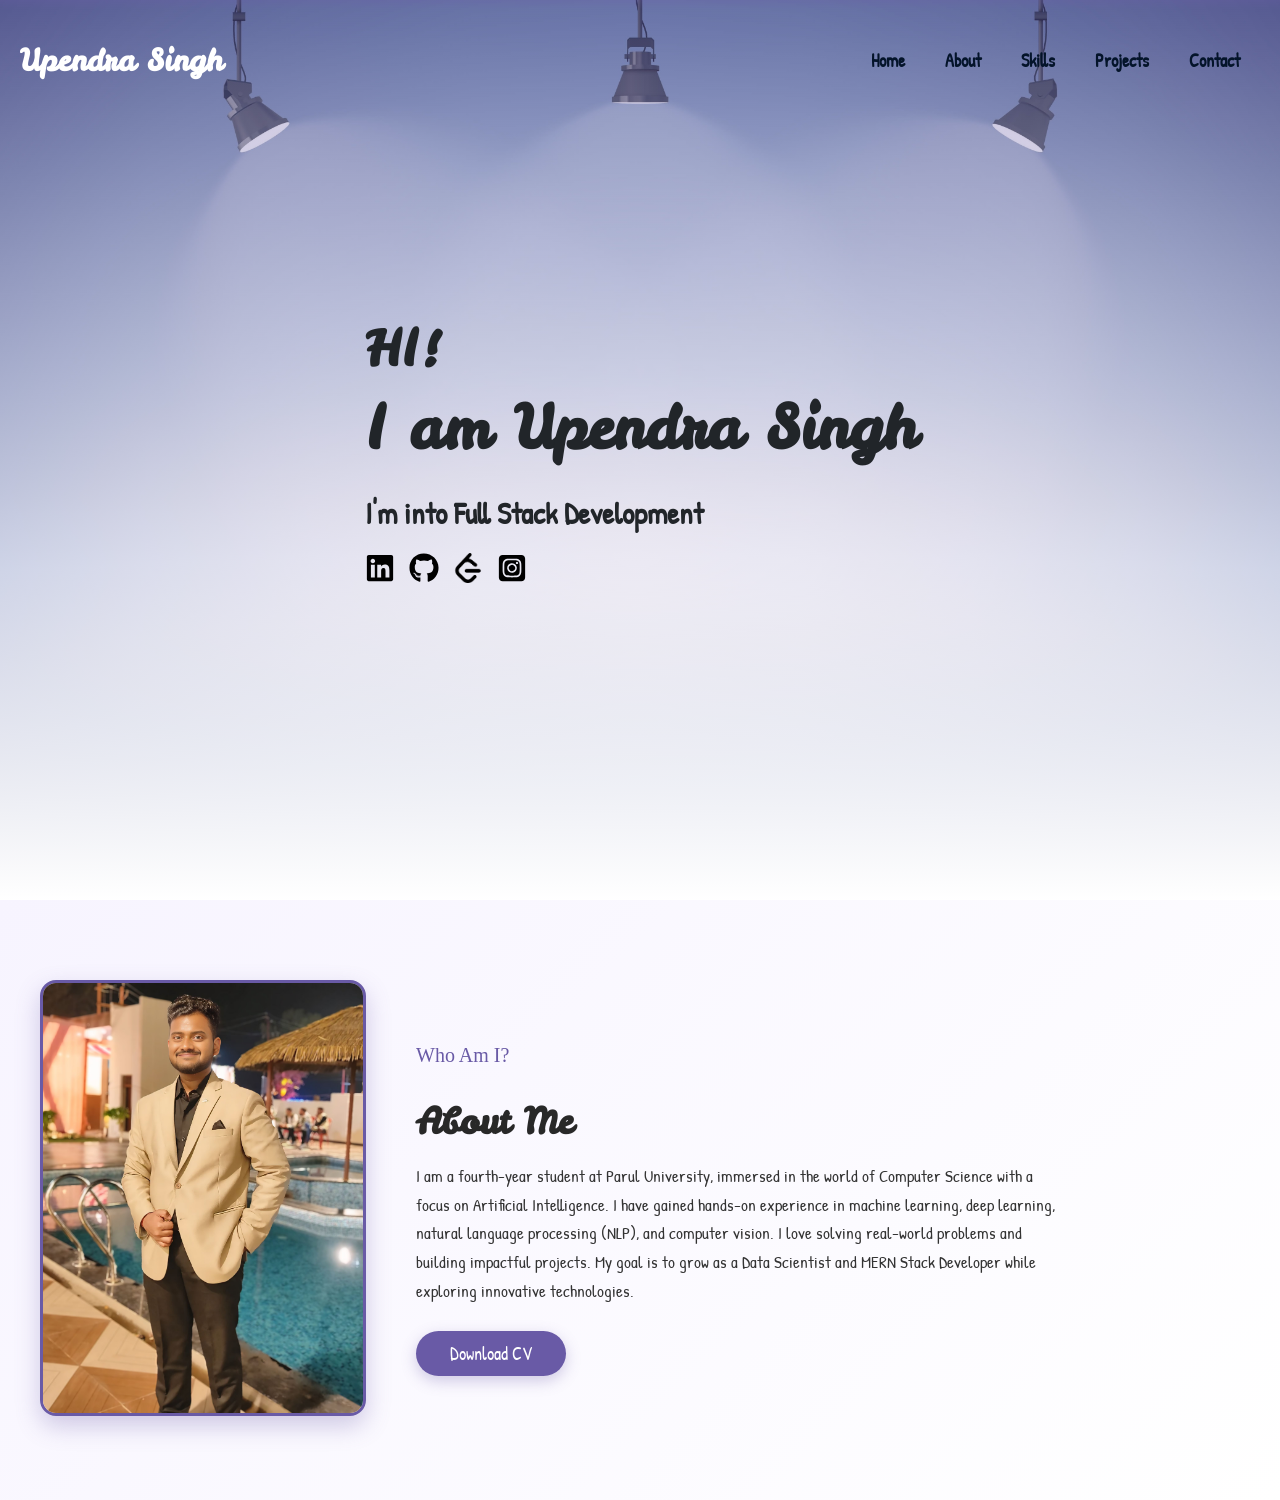
==== index.html @ 5499e05e "Initial portfolio project upload" ====
<!DOCTYPE html>
<html lang="en">
<head>
    <meta charset="UTF-8">
    <meta name="viewport" content="width=device-width, initial-scale=1.0">
    <title>Upendra Singh | Portfolio</title>
    <link href="https://fonts.googleapis.com/css2?family=Caveat:wght@400..700&family=Leckerli+One&family=Lilita+One&family=Patrick+Hand&family=Shadows+Into+Light&display=swap" rel="stylesheet">
    <link href="https://fonts.googleapis.com/css2?family=Caveat:wght@400..700&family=Lilita+One&family=Patrick+Hand&family=Shadows+Into+Light&display=swap" rel="stylesheet">
    <link rel="stylesheet" href="https://cdnjs.cloudflare.com/ajax/libs/font-awesome/6.5.2/css/all.min.css" integrity="sha512-SnH5WK+bZxgPHs44uWIX+LLJAJ9/2PkPKZ5QiAj6Ta86w+fsb2TkcmfRyVX3pBnMFcV7oQPJkl9QevSCWr3W6A==" crossorigin="anonymous" referrerpolicy="no-referrer" />
    <link rel="stylesheet" href="https://fonts.googleapis.com/css2?family=Material+Symbols+Outlined:opsz,wght,FILL,GRAD@24,400,0,0" />
    <link rel="stylesheet" href="style.css">
</head>
<body>
    <!-- Navbar Html Code  -->
    <header>
        <nav id="navBar" class="navBar">
            <div class="name">
                <h1>Upendra Singh</h1>
            </div>
            <div class="menu-toggle" id="menuToggle">
                <span class="bar"></span>
                <span class="bar"></span>
                <span class="bar"></span>
            </div>
            <div class="menu" id="menu">
                <ul>
                    <li><a href="#home">Home</a></li>
                    <li><a href="#about">About</a></li>
                    <li><a href="#skills">Skills</a></li>
                    <!-- <li><a href="#expirience">Experience</a></li> -->
                    <li><a href="#projects">Projects</a></li>
                    <!-- <li><a href="#blog">Blogs</a></li> -->
                    <li><a href="#contact">Contact</a></li>
                </ul>
            </div>
        </nav>
    </header>
    </header>
    <!-- Navbar Html Code  -->

    <!-- Hero Section Html Code  -->
    <section class="hero" id="home">
        <div class="over"></div>
        <div class="hero-container">
            <h1>
                <p class="up">HI!</p><br>
                <p class="down">I am Upendra Singh</p>
            </h1>
            <h1>I'm into <span class="auto-type">Full Stack Development</span></h1>
            <div class="botton">
                <a href="https://www.linkedin.com/in/upendra-singh-347b9830a/" target="_blank"><img src="images/linkedin.svg" alt=""></a>
                <a href="https://github.com/Upendra2313845" target="_blank"><img src="images/github.svg" alt=""></a>
                <a href="https://leetcode.com/u/upendra2313845/" target="_blank"><img src="images/leetcode.webp" alt=""></a>
                <a href="https://www.instagram.com/_rajpatel27_/" target="_blank"><img src="images/instagram.svg" alt=""></a>
            </div>
        </div>
    </section>
    <!-- Hero Section Html Code  -->

    <!-- About Section Html Code -->
<section class="about" id="about">
    <div class="about-container">

        <div class="imgeffect">
            <img src="images/profile.jpg" alt="Profile Image">
        </div>

        <div class="text">
            <p class="p1">Who Am I?</p>
            <h2>About Me</h2>

            <p class="p2">
                I am a fourth-year student at Parul University, immersed in the world of Computer Science with a focus on Artificial Intelligence. 
                I have gained hands-on experience in machine learning, deep learning, natural language processing (NLP), and computer vision. 
                I love solving real-world problems and building impactful projects. 
                My goal is to grow as a Data Scientist and MERN Stack Developer while exploring innovative technologies.
            </p>

            <a href="images/My_Resume.pdf" target="_blank">
                <button class="cv-btn">Download CV</button>
            </a>
        </div>

    </div>
</section>

    <!-- About Section Html Code -->

</body>
</html>
---- style.css ----
body{
  margin: 0;
  padding: 0;
  scroll-behavior: smooth;
}

/* ------------------------------------------------------------------------- */
/* Navbar css starts here */
header {
  z-index: 1000;
  position: fixed;
  width: 100%;
  top: 0;
  background-color: transparent;
  padding: 10px 0;
  transition: background-color 0.3s;
}

.navBar {
  display: flex;
  justify-content: space-between;
  align-items: center;
  height: 100px;
  color: rgb(178, 214, 239);
  padding: 0 20px;
}

.name h1 {
  font-size: 30px;
  font-family: 'Leckerli One', sans-serif;
  color: rgb(255, 255, 255);
  transition: color 0.3s;
}

.menu ul {
  display: flex;
  font-size: 18px; 
}

.menu ul li {
  list-style: none;
  margin: 20px;
  font-family: 'Patrick Hand', cursive;
  color: rgb(255, 255, 255);
}

.menu ul li a {
  text-decoration: none;
  color: rgb(4, 20, 42);
  font-weight: 600;
}

.menu-toggle {
  display: none;
  flex-direction: column;
  cursor: pointer;
}

.menu-toggle .bar {
  width: 25px;
  height: 3px;
  background-color: white;
  margin: 4px 0;
  transition: 0.4s;
}

/* Mobile navbar */
@media (max-width: 768px) {
  .menu {
      display: none;
      flex-direction: column;
      position: absolute;
      top: 70px;
      right: 20px;
      background-color: white;
      border: 1px solid #695aa6;
      border-radius: 8px;
      padding: 10px;
      box-shadow: 0 4px 6px rgba(0, 0, 0, 0.1);
  }

  .menu ul {
      flex-direction: column;
      padding: 0;
      margin: 0;
  }

  .menu ul li {
      margin: 10px 0;
  }

  .menu ul li a {
      color: #695aa6;
  }

  .menu-toggle {
      display: flex;
  }
}

.menu.active {
  display: flex;
}

/* Scroll effect */
.header-scrolled {
  background-color: #fff;
}

.header-scrolled .name h1,
.header-scrolled .menu ul li a {
  color: #695aa6;
}

.header-scrolled .menu-toggle .bar {
  background-color: #695aa6;
}

/* ------------------------------------------------------------------------- */
/* Hero Section */
.hero{
  position: relative;
  background-image: url('images/header.jpg');
  background-position: top;
  background-size: cover;
  height: 100vh;
  display: flex;
  justify-content: center;
  align-items: center;
}

.hero-container{
  z-index: 100;
  display: flex;
  flex-direction: column;
  justify-content: center;
  align-items: start;
}

.hero-container .up{
  font-size: 50px;
  color: #212529;
  font-family: Leckerli One, sans-serif;
  margin-bottom: 5px;
}

.hero-container p{
  margin: 0;
  padding: 0;
  float: left;
}

.hero-container .down{
  font-size: 60px;
  color: #212529;
  font-family: Leckerli One, sans-serif;
  margin-bottom: 5px;
}

.hero-container h1{
  margin: 0;
  color: #212529;
  font-family: Patrick Hand, cursive;
  font-size: 30px;
  margin-bottom: 20px;
}

.over{
  position: absolute;
  top: 0;
  left: 0;
  width: 100%;
  height: 100%;
  background-image: linear-gradient(to top, #fff 0%, rgba(105, 90, 166, 0.35) 99%, rgba(105, 90, 166, 0.5) 100%);
}

.hero-container .botton a{
  text-decoration: none;
  color:#695aa6;
}

.hero-container .botton img{
  width: 30px;
  height: 30px;
  margin-right: 10px;
}



/* Mobile responsive */
@media (max-width: 768px) {
  .hero{
    height: 100vh;
  }

  .hero-container .up {
    font-size: 35px;
  }

  .hero-container .down {
    font-size: 45px;
  }

  .hero-container h1 {
    font-size: 25px;
  }

  .hero-container .botton img {
    width: 25px;
    height: 25px;
  }
}





/* ABOUT SECTION */
.about{
  display: flex;
  justify-content: center;
  align-items: center;
  padding: 80px 20px;
  background: linear-gradient(135deg, #f7f4ff, #ffffff);
}

.about-container{
  display: flex;
  align-items: center;
  width: 100%;
  max-width: 1200px;
  gap: 50px;
}

/* IMAGE STYLING */
.imgeffect img{
  width: 320px;
  height: 430px;
  border-radius: 16px;
  object-fit: cover;
  border: 3px solid #695aa6;
  box-shadow: 0px 10px 25px rgba(105, 90, 166, 0.3);
  transition: 0.4s ease;
}

.imgeffect img:hover{
  transform: scale(1.03);
  box-shadow: 0px 15px 35px rgba(105, 90, 166, 0.45);
}

/* TEXT AREA */
.text{
  max-width: 650px;
}

.text .p1{
  font-size: 20px;
  color: #695aa6;
  margin-bottom: 6px;
}

.text h2{
  font-family: 'Leckerli One', cursive;
  font-size: 36px;
  color: #282828;
  margin-bottom: 14px;
}

.text .p2{
  font-size: 17px;
  line-height: 1.7;
  color: #333;
  margin-bottom: 25px;
  font-family: 'Patrick Hand', cursive;
}

/* BUTTON */
.cv-btn{
  width: 150px;
  height: 45px;
  border-radius: 50px;
  border: none;
  background: #695aa6;
  color: white;
  font-size: 18px;
  font-family: 'Patrick Hand', cursive;
  cursor: pointer;
  transition: 0.3s ease;
  box-shadow: 0px 5px 15px rgba(105, 90, 166, 0.3);
}

.cv-btn:hover{
  background: #533f94;
  transform: translateY(-3px);
  box-shadow: 0px 10px 22px rgba(105, 90, 166, 0.4);
}

/* RESPONSIVE */
@media (max-width: 900px){
  .about-container{
    flex-direction: column;
    text-align: center;
  }

  .text{
    text-align: center;
  }

  .imgeffect img{
    width: 280px;
    height: 380px;
  }
}
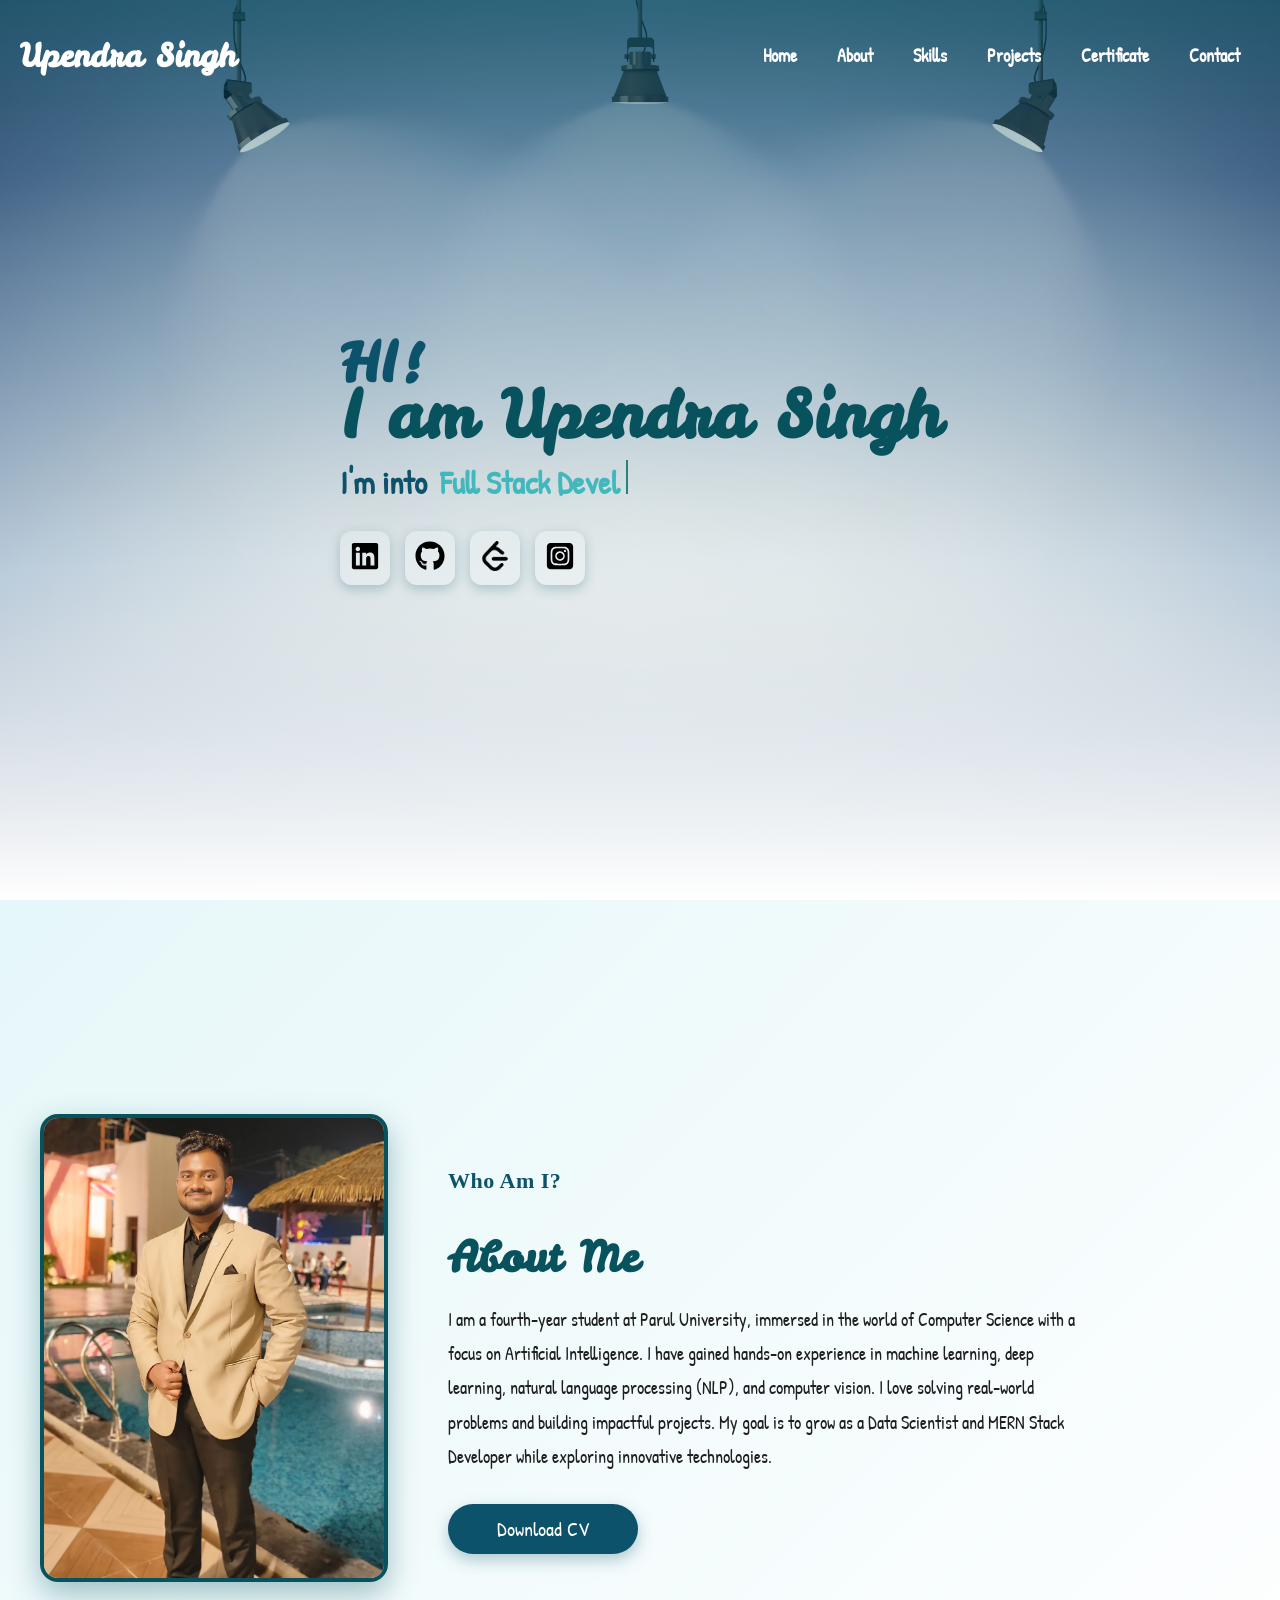
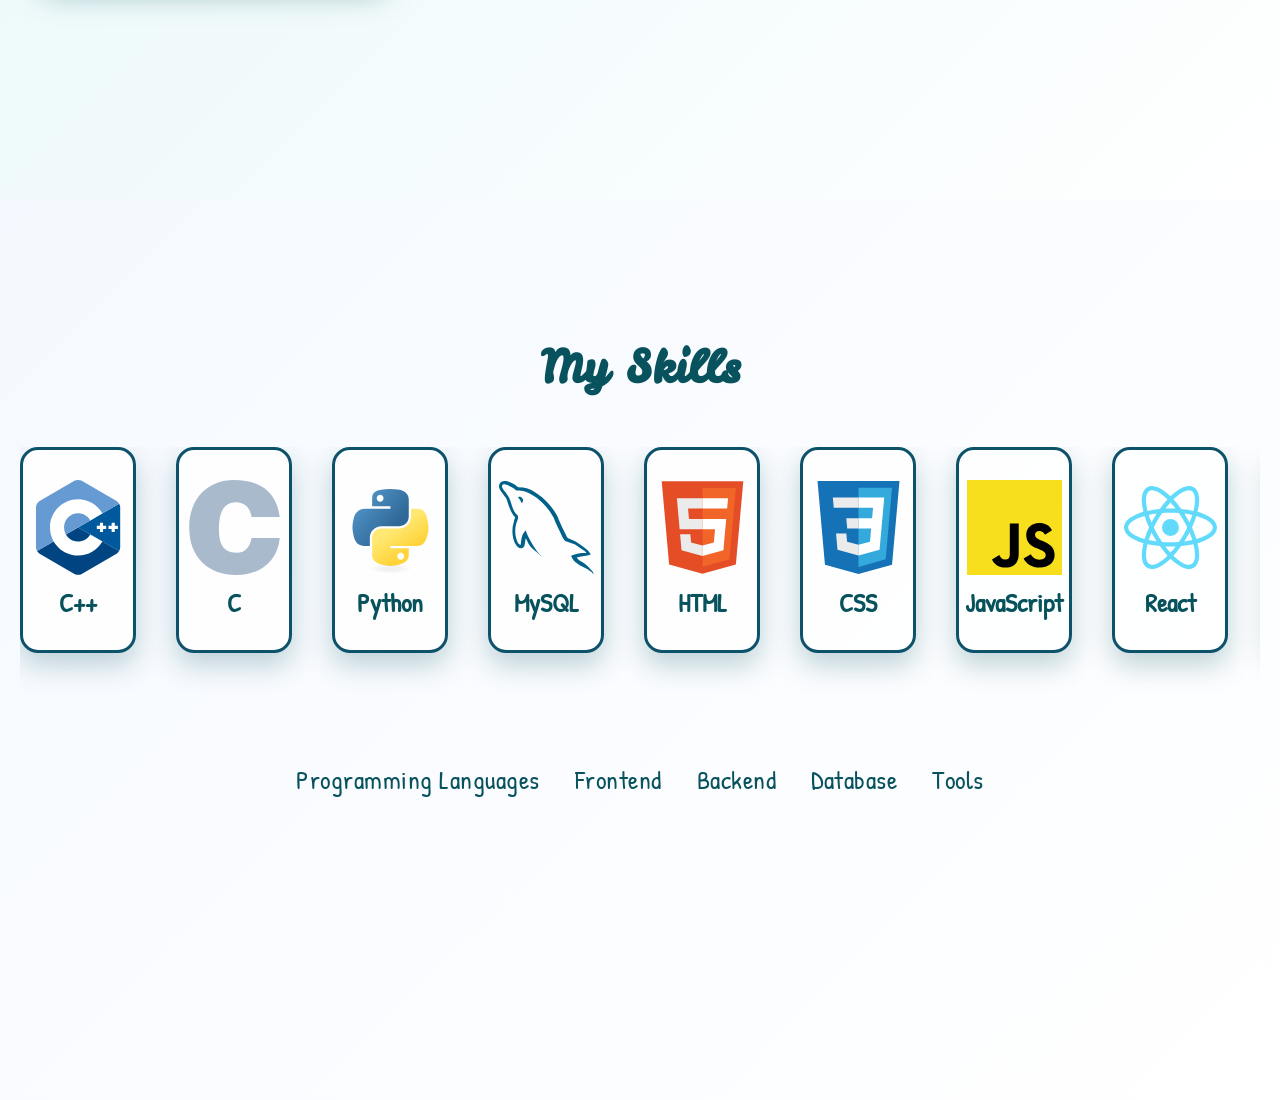
==== commit 1e390756: "push my updated code" ====
--- a/index.html
+++ b/index.html
@@ -29,33 +29,41 @@
                     <li><a href="#skills">Skills</a></li>
                     <!-- <li><a href="#expirience">Experience</a></li> -->
                     <li><a href="#projects">Projects</a></li>
-                    <!-- <li><a href="#blog">Blogs</a></li> -->
+                    <li><a href="#certificate">Certificate</a></li>
                     <li><a href="#contact">Contact</a></li>
                 </ul>
             </div>
         </nav>
     </header>
     </header>
-    <!-- Navbar Html Code  -->
 
-    <!-- Hero Section Html Code  -->
-    <section class="hero" id="home">
-        <div class="over"></div>
-        <div class="hero-container">
-            <h1>
-                <p class="up">HI!</p><br>
-                <p class="down">I am Upendra Singh</p>
-            </h1>
-            <h1>I'm into <span class="auto-type">Full Stack Development</span></h1>
-            <div class="botton">
-                <a href="https://www.linkedin.com/in/upendra-singh-347b9830a/" target="_blank"><img src="images/linkedin.svg" alt=""></a>
-                <a href="https://github.com/Upendra2313845" target="_blank"><img src="images/github.svg" alt=""></a>
-                <a href="https://leetcode.com/u/upendra2313845/" target="_blank"><img src="images/leetcode.webp" alt=""></a>
-                <a href="https://www.instagram.com/_rajpatel27_/" target="_blank"><img src="images/instagram.svg" alt=""></a>
-            </div>
+
+  <!-- Hero Section Html Code  -->
+<section class="hero" id="home">
+    <div class="over"></div>
+    <div class="hero-container">
+
+        <h1 class="intro">
+            <p class="up">HI!</p>
+            <p class="down">I am Upendra Singh</p>
+        </h1>
+
+        <h1 class="into-line">
+            <span class="static-intro">I'm into</span>
+            <span class="auto-type"></span>
+        </h1>
+
+        <div class="botton">
+            <a href="https://www.linkedin.com/in/upendra-singh-347b9830a/" target="_blank"><img src="images/linkedin.svg" alt=""></a>
+            <a href="https://github.com/Upendra2313845" target="_blank"><img src="images/github.svg" alt=""></a>
+            <a href="https://leetcode.com/u/upendra2313845/" target="_blank"><img src="images/leetcode.webp" alt=""></a>
+            <a href="https://www.instagram.com/_rajpatel27_/" target="_blank"><img src="images/instagram.svg" alt=""></a>
         </div>
-    </section>
-    <!-- Hero Section Html Code  -->
+
+    </div>
+</section>
+
+   
 
     <!-- About Section Html Code -->
 <section class="about" id="about">
@@ -80,11 +88,54 @@
                 <button class="cv-btn">Download CV</button>
             </a>
         </div>
-
     </div>
 </section>
 
-    <!-- About Section Html Code -->
+
+<section class="skills-page" id="skills">
+
+    <h2 class="skills-title">My Skills</h2>
+
+    <div class="skills-window" id="loop">
+        <div class="skills-track" id="track">
+
+            <div class="skill-box"><img src="images/s-cpp.svg"><p>C++</p></div>
+            <div class="skill-box"><img src="images/s-c.svg"><p>C</p></div>
+            <div class="skill-box"><img src="images/s-python.svg"><p>Python</p></div>
+            <div class="skill-box"><img src="images/s-mysql.svg"><p>MySQL</p></div>
+            <div class="skill-box"><img src="images/s-html.svg"><p>HTML</p></div>
+            <div class="skill-box"><img src="images/s-css.svg"><p>CSS</p></div>
+            <div class="skill-box"><img src="images/s-js.svg"><p>JavaScript</p></div>
+            <div class="skill-box"><img src="images/s-react.svg"><p>React</p></div>
+            <div class="skill-box"><img src="images/s-nodejs.svg"><p>NodeJS</p></div>
+            <div class="skill-box"><img src="images/s-express-js.svg"><p>Express</p></div>
+            <div class="skill-box"><img src="images/s-mongodb.svg"><p>MongoDB</p></div>
+            <div class="skill-box"><img src="images/s-git.svg"><p>Git</p></div>
+            <div class="skill-box"><img src="images/s-github.svg"><p>GitHub</p></div>
+            <div class="skill-box"><img src="images/s-vscode.svg"><p>VS Code</p></div>
+        </div>
+    </div>
+
+    <div class="skills-tags">
+    <span>Programming Languages</span>
+    <span>Frontend</span>
+    <span>Backend</span>
+    <span>Database</span>
+    <span>Tools</span>
+    </div>
+
+
+</section>
+
+
+
+
+
+
+<script src="script.js"></script>
+
+
+
 
 </body>
 </html>
--- a/style.css
+++ b/style.css
@@ -1,11 +1,25 @@
+/* ------------------------------------------------------------------------- */
+/* GLOBAL */
 body{
   margin: 0;
   padding: 0;
   scroll-behavior: smooth;
-}
-
-/* ------------------------------------------------------------------------- */
-/* Navbar css starts here */
+  background: #ffffff;
+}
+
+/* FIX SECTION OVERLAP WITH NAVBAR */
+section{
+  padding-top: 110px; /* navbar = 90px + extra spacing */
+  box-sizing: border-box;
+}
+
+/* HERO SHOULD NOT SHIFT DOWN */
+.hero{
+  padding-top: 0 !important;
+}
+
+/* ------------------------------------------------------------------------- */
+/* NAVBAR (teal theme) */
 header {
   z-index: 1000;
   position: fixed;
@@ -13,43 +27,48 @@
   top: 0;
   background-color: transparent;
   padding: 10px 0;
-  transition: background-color 0.3s;
+  transition: background-color 0.3s ease, box-shadow 0.3s ease;
 }
 
 .navBar {
   display: flex;
   justify-content: space-between;
   align-items: center;
-  height: 100px;
-  color: rgb(178, 214, 239);
+  height: 90px;
   padding: 0 20px;
 }
 
 .name h1 {
-  font-size: 30px;
+  font-size: 32px;
   font-family: 'Leckerli One', sans-serif;
-  color: rgb(255, 255, 255);
-  transition: color 0.3s;
-}
-
+  color: white;
+  transition: 0.3s;
+}
+
+/* navbar menu */
 .menu ul {
   display: flex;
-  font-size: 18px; 
+  font-size: 18px;
 }
 
 .menu ul li {
   list-style: none;
   margin: 20px;
   font-family: 'Patrick Hand', cursive;
-  color: rgb(255, 255, 255);
 }
 
 .menu ul li a {
   text-decoration: none;
-  color: rgb(4, 20, 42);
+  color: white;
   font-weight: 600;
-}
-
+  transition: 0.3s ease;
+}
+
+.menu ul li a:hover {
+  color: #d1f3f6;
+}
+
+/* Mobile toggle */
 .menu-toggle {
   display: none;
   flex-direction: column;
@@ -64,60 +83,23 @@
   transition: 0.4s;
 }
 
-/* Mobile navbar */
-@media (max-width: 768px) {
-  .menu {
-      display: none;
-      flex-direction: column;
-      position: absolute;
-      top: 70px;
-      right: 20px;
-      background-color: white;
-      border: 1px solid #695aa6;
-      border-radius: 8px;
-      padding: 10px;
-      box-shadow: 0 4px 6px rgba(0, 0, 0, 0.1);
-  }
-
-  .menu ul {
-      flex-direction: column;
-      padding: 0;
-      margin: 0;
-  }
-
-  .menu ul li {
-      margin: 10px 0;
-  }
-
-  .menu ul li a {
-      color: #695aa6;
-  }
-
-  .menu-toggle {
-      display: flex;
-  }
-}
-
-.menu.active {
-  display: flex;
-}
-
-/* Scroll effect */
+/* SCROLL EFFECT (Teal) */
 .header-scrolled {
-  background-color: #fff;
+  background-color: #ffffff;
+  box-shadow: 0 4px 12px rgba(7, 82, 92, 0.2);
 }
 
 .header-scrolled .name h1,
 .header-scrolled .menu ul li a {
-  color: #695aa6;
+  color: #07525c;
 }
 
 .header-scrolled .menu-toggle .bar {
-  background-color: #695aa6;
-}
-
-/* ------------------------------------------------------------------------- */
-/* Hero Section */
+  background-color: #07525c;
+}
+
+/* ------------------------------------------------------------------------- */
+/* HERO SECTION (Teal Themed) */
 .hero{
   position: relative;
   background-image: url('images/header.jpg');
@@ -129,185 +111,344 @@
   align-items: center;
 }
 
-.hero-container{
-  z-index: 100;
-  display: flex;
-  flex-direction: column;
-  justify-content: center;
-  align-items: start;
-}
-
-.hero-container .up{
-  font-size: 50px;
-  color: #212529;
-  font-family: Leckerli One, sans-serif;
-  margin-bottom: 5px;
-}
-
-.hero-container p{
-  margin: 0;
-  padding: 0;
-  float: left;
-}
-
-.hero-container .down{
-  font-size: 60px;
-  color: #212529;
-  font-family: Leckerli One, sans-serif;
-  margin-bottom: 5px;
-}
-
-.hero-container h1{
-  margin: 0;
-  color: #212529;
-  font-family: Patrick Hand, cursive;
-  font-size: 30px;
-  margin-bottom: 20px;
-}
-
 .over{
   position: absolute;
   top: 0;
   left: 0;
   width: 100%;
   height: 100%;
-  background-image: linear-gradient(to top, #fff 0%, rgba(105, 90, 166, 0.35) 99%, rgba(105, 90, 166, 0.5) 100%);
+  background-image: linear-gradient(to top, #ffffff 0%, rgba(12, 75, 89, 0.25) 80%, rgba(7, 82, 92, 0.6) 100%);
+}
+
+.hero-container{
+  z-index: 100;
+  display: flex;
+  flex-direction: column;
+  justify-content: center;
+  align-items: start;
+}
+
+/* FIXED SPACING — PERFECT */
+.intro {
+  display: flex;
+  flex-direction: column;
+  line-height: 1;
+  margin-bottom: 8px;
+}
+
+.hero-container .up{
+  font-size: 55px;
+  color: #0d526b;
+  font-family: Leckerli One, sans-serif;
+  margin: 0;
+}
+
+.hero-container .down{
+  font-size: 65px;
+  color: #07525c;
+  font-family: Leckerli One, sans-serif;
+  margin: 0;
+  margin-top: -8px;
+}
+
+/* 2-COLOR TYPING ROW */
+.into-line {
+  margin-top: 5px;
+  font-size: 32px;
+  font-family: Patrick Hand, cursive;
+}
+
+.static-intro {
+  color: #0d526b;
+  font-weight: 600;
+}
+
+/* AUTO TYPE */
+.auto-type {
+  display: inline-block;
+  white-space: nowrap;
+  overflow: hidden;
+  vertical-align: bottom;
+  font-weight: 700;
+  color: #43b8bc;
+  margin-left: 6px;
+}
+
+/* Caret */
+.auto-type::after {
+  content: "";
+  display: inline-block;
+  width: 2px;
+  height: 1.05em;
+  background: #27837c;
+  margin-left: 6px;
+  animation: blink 1s steps(2, start) infinite;
+}
+
+@keyframes blink {
+  0%, 50% { opacity: 1; }
+  51%, 100% { opacity: 0; }
+}
+
+/* SOCIAL ICONS */
+.hero-container .botton {
+  display: flex;
+  gap: 15px;
 }
 
 .hero-container .botton a{
-  text-decoration: none;
-  color:#695aa6;
+  background: rgba(255, 255, 255, 0.22);
+  padding: 10px;
+  border-radius: 12px;
+  box-shadow: 0px 4px 12px rgba(7, 82, 92, 0.25);
+  transition: 0.3s ease;
+}
+
+.hero-container .botton a:hover{
+  background: rgba(7, 82, 92, 0.3);
+  transform: translateY(-3px);
+  box-shadow: 0px 6px 18px rgba(7, 82, 92, 0.45);
 }
 
 .hero-container .botton img{
   width: 30px;
   height: 30px;
-  margin-right: 10px;
-}
-
-
-
-/* Mobile responsive */
-@media (max-width: 768px) {
-  .hero{
-    height: 100vh;
-  }
-
-  .hero-container .up {
-    font-size: 35px;
-  }
-
-  .hero-container .down {
-    font-size: 45px;
-  }
-
-  .hero-container h1 {
-    font-size: 25px;
-  }
-
-  .hero-container .botton img {
-    width: 25px;
-    height: 25px;
-  }
-}
-
-
-
-
-
+}
+
+/* ------------------------------------------------------------------------- */
 /* ABOUT SECTION */
-.about{
+/* ------------------------------------------------------------------------- */
+/* ABOUT SECTION (Updated Clean Version) */
+.about {
   display: flex;
   justify-content: center;
   align-items: center;
-  padding: 80px 20px;
-  background: linear-gradient(135deg, #f7f4ff, #ffffff);
-}
-
-.about-container{
+  padding: 120px 20px;              /* Better spacing under navbar */
+  background: linear-gradient(135deg, #e6f7f9, #ffffff);
+  min-height: 100vh;                /* Full screen */
+  scroll-margin-top: 70px;         /* Prevent navbar overlap */
+}
+
+.about-container {
   display: flex;
   align-items: center;
   width: 100%;
   max-width: 1200px;
-  gap: 50px;
-}
-
-/* IMAGE STYLING */
-.imgeffect img{
-  width: 320px;
-  height: 430px;
-  border-radius: 16px;
+  gap: 60px;
+}
+
+/* IMAGE BOX */
+.imgeffect img {
+  width: 340px;
+  height: 460px;
+  border-radius: 18px;
   object-fit: cover;
-  border: 3px solid #695aa6;
-  box-shadow: 0px 10px 25px rgba(105, 90, 166, 0.3);
-  transition: 0.4s ease;
-}
-
-.imgeffect img:hover{
-  transform: scale(1.03);
-  box-shadow: 0px 15px 35px rgba(105, 90, 166, 0.45);
+  border: 4px solid #07525c;
+  box-shadow: 0px 12px 30px rgba(7, 82, 92, 0.35);
+  transition: 0.35s ease;
+}
+
+.imgeffect img:hover {
+  transform: scale(1.04);
+  box-shadow: 0px 18px 40px rgba(7, 82, 92, 0.55);
 }
 
 /* TEXT AREA */
-.text{
-  max-width: 650px;
-}
-
-.text .p1{
-  font-size: 20px;
-  color: #695aa6;
-  margin-bottom: 6px;
-}
-
-.text h2{
-  font-family: 'Leckerli One', cursive;
-  font-size: 36px;
-  color: #282828;
-  margin-bottom: 14px;
-}
-
-.text .p2{
-  font-size: 17px;
-  line-height: 1.7;
-  color: #333;
-  margin-bottom: 25px;
-  font-family: 'Patrick Hand', cursive;
-}
-
-/* BUTTON */
-.cv-btn{
-  width: 150px;
-  height: 45px;
+.text {
+  max-width: 640px;
+}
+
+.text .p1 {
+  font-size: 22px;
+  color: #0d526b;
+  font-weight: 700;
+  margin-bottom: 8px;
+  letter-spacing: 0.5px;
+}
+
+.text h2 {
+  font-family: "Leckerli One", cursive;
+  font-size: 42px;
+  color: #07525c;
+  margin-bottom: 18px;
+  letter-spacing: 1px;
+}
+
+.text .p2 {
+  font-size: 18px;
+  line-height: 1.9;
+  color: #1f1f1f;
+  font-family: "Patrick Hand", cursive;
+  margin-bottom: 30px;
+}
+
+/* HIGHLIGHT */
+.text .highlight {
+  color: #0d526b;
+  font-weight: 700;
+}
+
+/* CV BUTTON */
+.cv-btn {
+  width: 190px;
+  height: 50px;
   border-radius: 50px;
   border: none;
-  background: #695aa6;
+  background: #0d526b;
   color: white;
-  font-size: 18px;
-  font-family: 'Patrick Hand', cursive;
+  font-size: 20px;
+  font-family: "Patrick Hand", cursive;
   cursor: pointer;
   transition: 0.3s ease;
-  box-shadow: 0px 5px 15px rgba(105, 90, 166, 0.3);
-}
-
-.cv-btn:hover{
-  background: #533f94;
-  transform: translateY(-3px);
-  box-shadow: 0px 10px 22px rgba(105, 90, 166, 0.4);
+  box-shadow: 0px 6px 16px rgba(41, 106, 124, 0.35);
+}
+
+.cv-btn:hover {
+  background: #27837c;
+  transform: translateY(-4px);
+  box-shadow: 0px 14px 30px rgba(62, 140, 173, 0.45);
 }
 
 /* RESPONSIVE */
-@media (max-width: 900px){
-  .about-container{
-    flex-direction: column;
+@media (max-width: 900px) {
+  .about {
+    padding: 140px 20px;
     text-align: center;
   }
 
-  .text{
-    text-align: center;
+  .about-container {
+    flex-direction: column;
+    gap: 35px;
   }
 
-  .imgeffect img{
+  .imgeffect img {
     width: 280px;
     height: 380px;
   }
 }
+
+
+/* ------------------------------------------------------------------------- */
+/* SKILLS PAGE */
+.skills-page{
+  padding: 100px 20px;
+  background: linear-gradient(135deg, #f5f9ff, #ffffff);
+  min-height: 100vh;
+  text-align: center;
+}
+
+.skills-title{
+  font-size: 45px;
+  font-family: 'Leckerli One';
+  color: #07525c;
+  margin-bottom: 50px;
+}
+
+/* SKILLS WINDOW — CLEAN & NO SCROLLBAR */
+.skills-window {
+  width: 100%;
+  max-width: 1300px;
+  height: 280px;
+  margin: auto;
+  overflow-x: auto;   /* allow drag scroll */
+  overflow-y: hidden;
+  position: relative;
+  white-space: nowrap;
+  cursor: grab;
+
+  /* hide scrollbar everywhere */
+  -ms-overflow-style: none;    /* IE / Edge */
+  scrollbar-width: none;       /* Firefox */
+}
+
+.skills-window::-webkit-scrollbar {
+  display: none;               /* Chrome / Safari */
+}
+
+.skills-window:active {
+  cursor: grabbing;
+}
+
+/* TRACK – Infinite loop motion */
+.skills-track{
+  display: inline-flex;
+  gap: 40px;
+  width: max-content;
+  animation: autoMove 30s linear infinite;
+}
+
+@keyframes autoMove {
+  0%   { transform: translateX(0); }
+  100% { transform: translateX(-50%); }
+}
+
+/* SKILL BOX */
+.skill-box{
+  width: 110px;
+  height: 200px;
+  background: rgba(255,255,255,0.85);
+  border: 3px solid #0d526b;
+  border-radius: 18px;
+  box-shadow: 0px 12px 28px rgba(7,82,92,0.25);
+  display: flex;
+  flex-direction: column;
+  justify-content: center;
+  align-items: center;
+  transition: 0.3s ease;
+}
+
+.skill-box:hover{
+  transform: scale(1.12);
+  background: #e8fcff;
+  box-shadow: 0px 16px 36px rgba(7,82,92,0.45);
+}
+
+.skill-box img{
+  width: 95px;
+  height: 95px;
+  margin-bottom: 10px;
+}
+
+.skill-box p{
+  font-size: 26px;
+  font-family: 'Patrick Hand', cursive;
+  color: #07525c;
+  font-weight: 700;
+  margin: 0;
+}
+
+@media(max-width: 600px){
+  .skill-box{
+     width: 150px;
+     height: 150px;
+  }
+  .skill-box img{ 
+    width: 70px; 
+    height: 70px;
+  }
+}
+
+
+
+.skills-tags {
+  display: flex;
+  justify-content: center;
+  gap: 35px;
+  margin-top: 35px;
+  flex-wrap: wrap;
+}
+
+.skills-tags span {
+  font-size: 26px;
+  font-family: 'Patrick Hand', cursive;
+  color: #07525c;
+  letter-spacing: 0.5px;
+  transition: 0.3s ease;
+  cursor: default;
+}
+
+.skills-tags span:hover {
+  color: #0d526b;
+  transform: scale(1.05);
+}
+
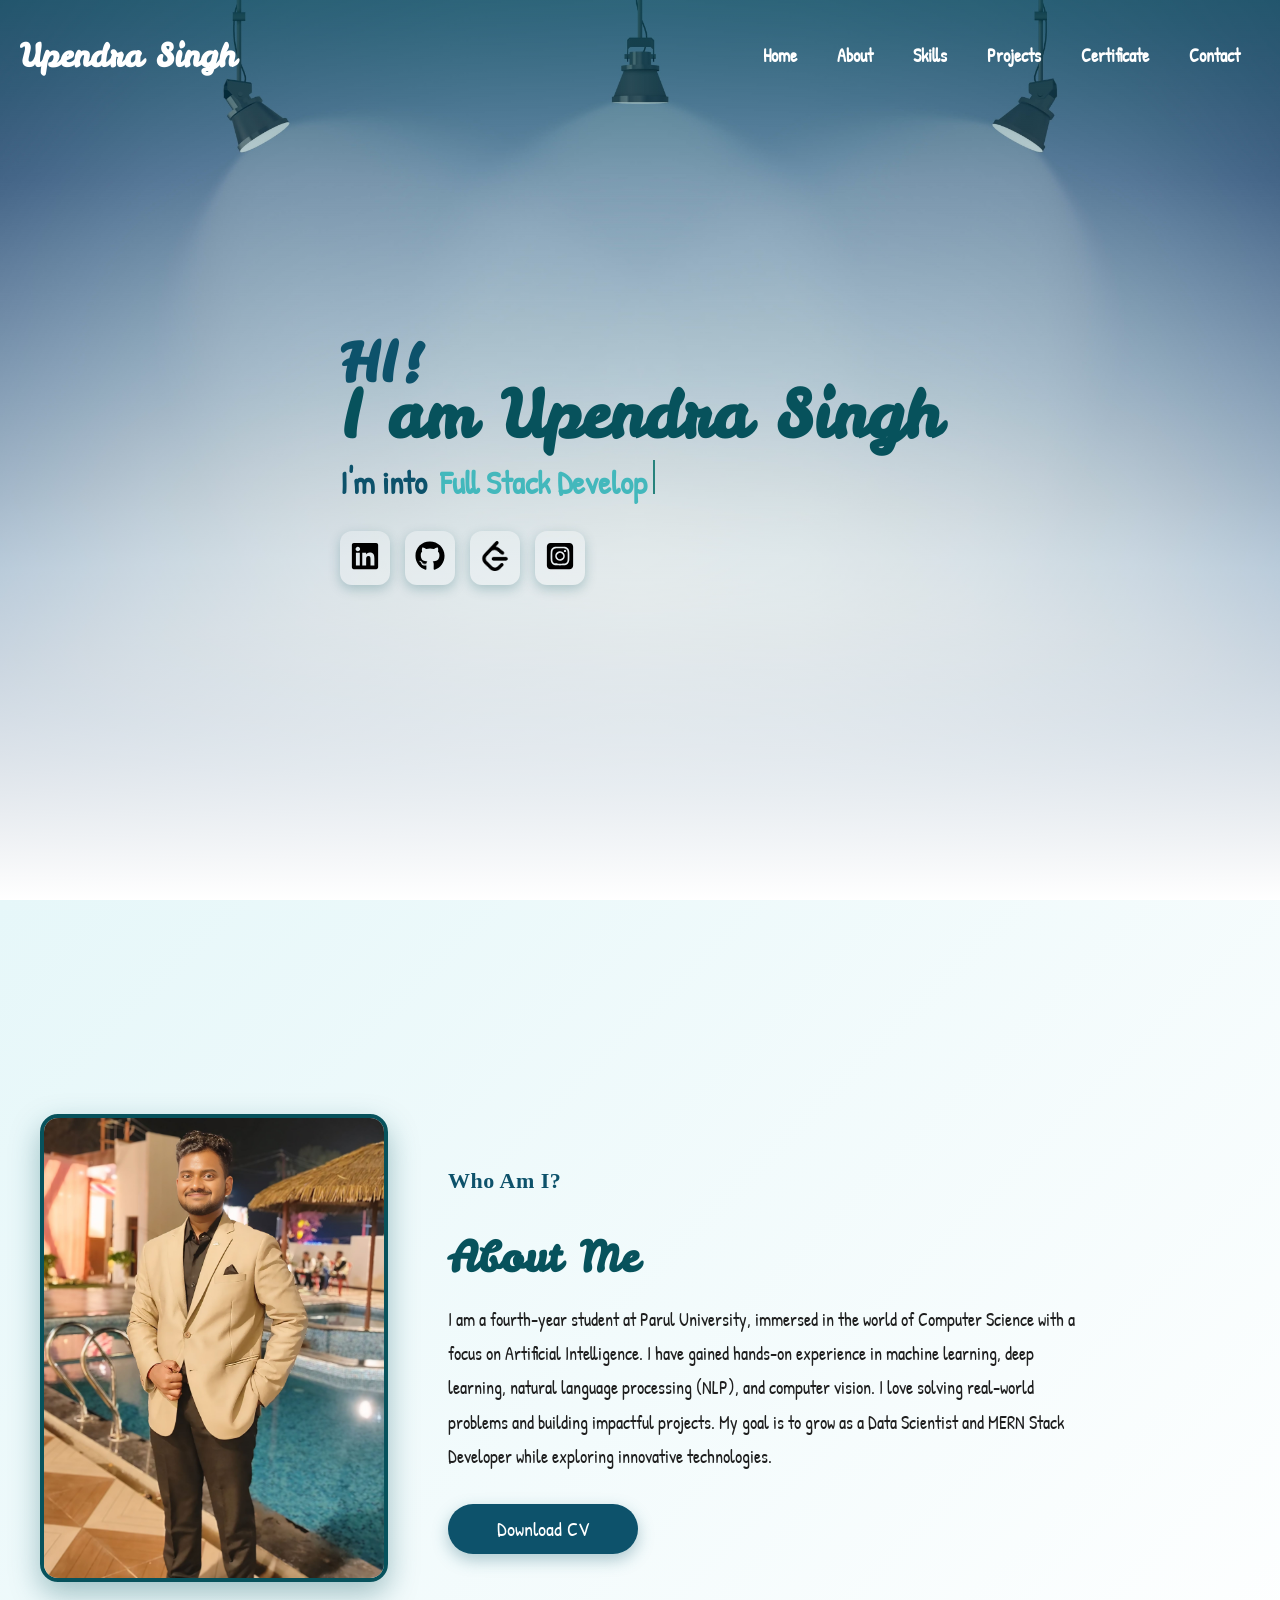
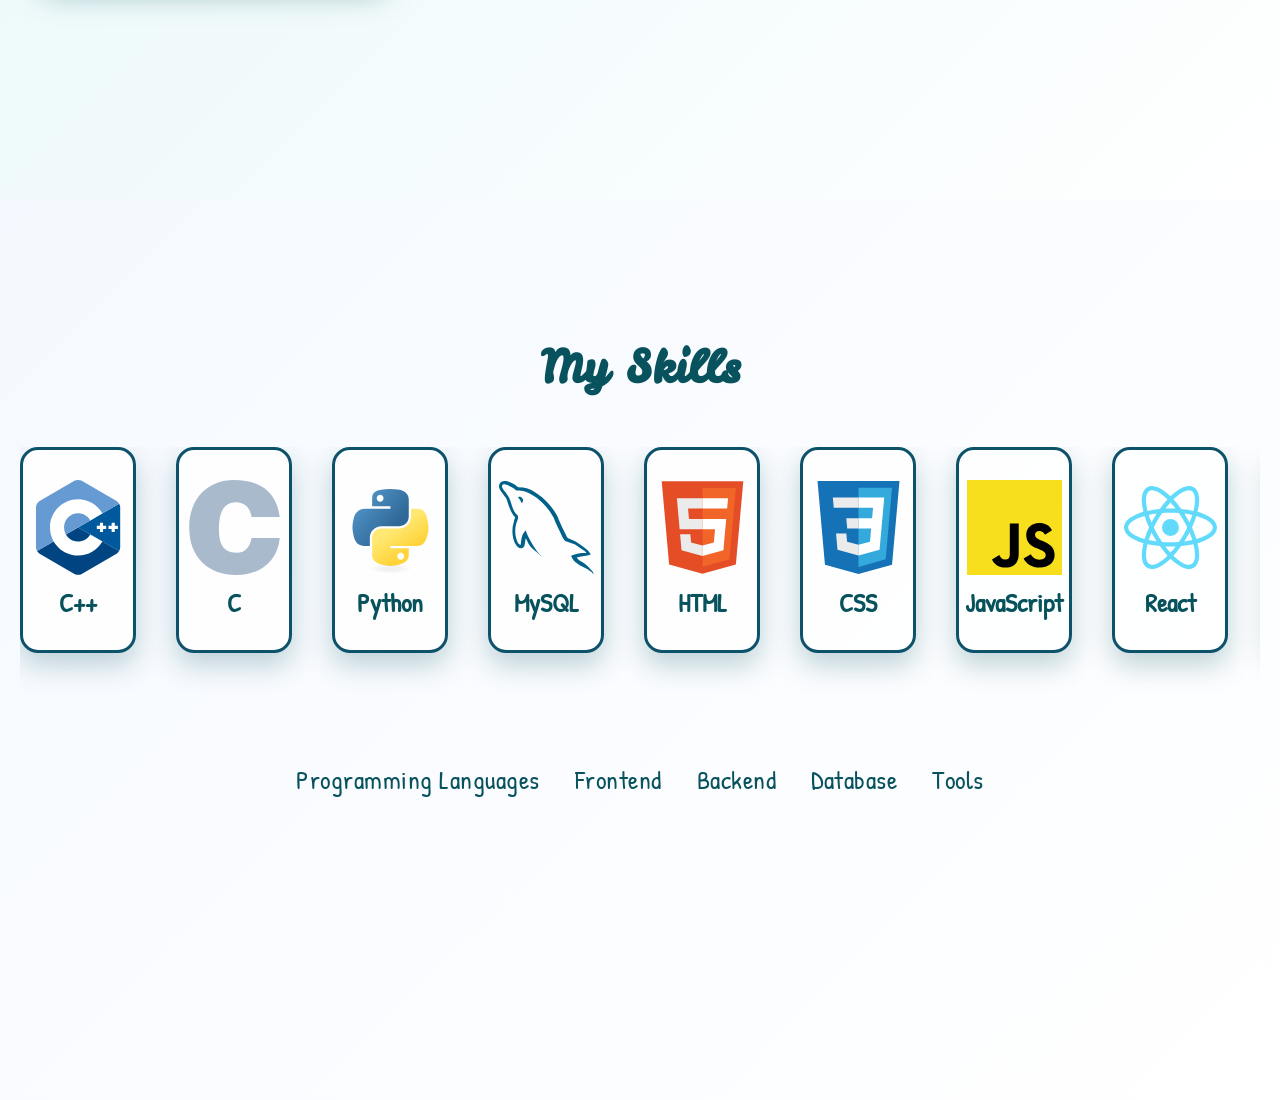
==== commit c9dea67c: "update mu UI" ====
--- a/index.html
+++ b/index.html
@@ -91,6 +91,7 @@
     </div>
 </section>
 
+<!-- skill Section Html Code -->
 
 <section class="skills-page" id="skills">
 
@@ -123,8 +124,6 @@
     <span>Database</span>
     <span>Tools</span>
     </div>
-
-
 </section>
 
 
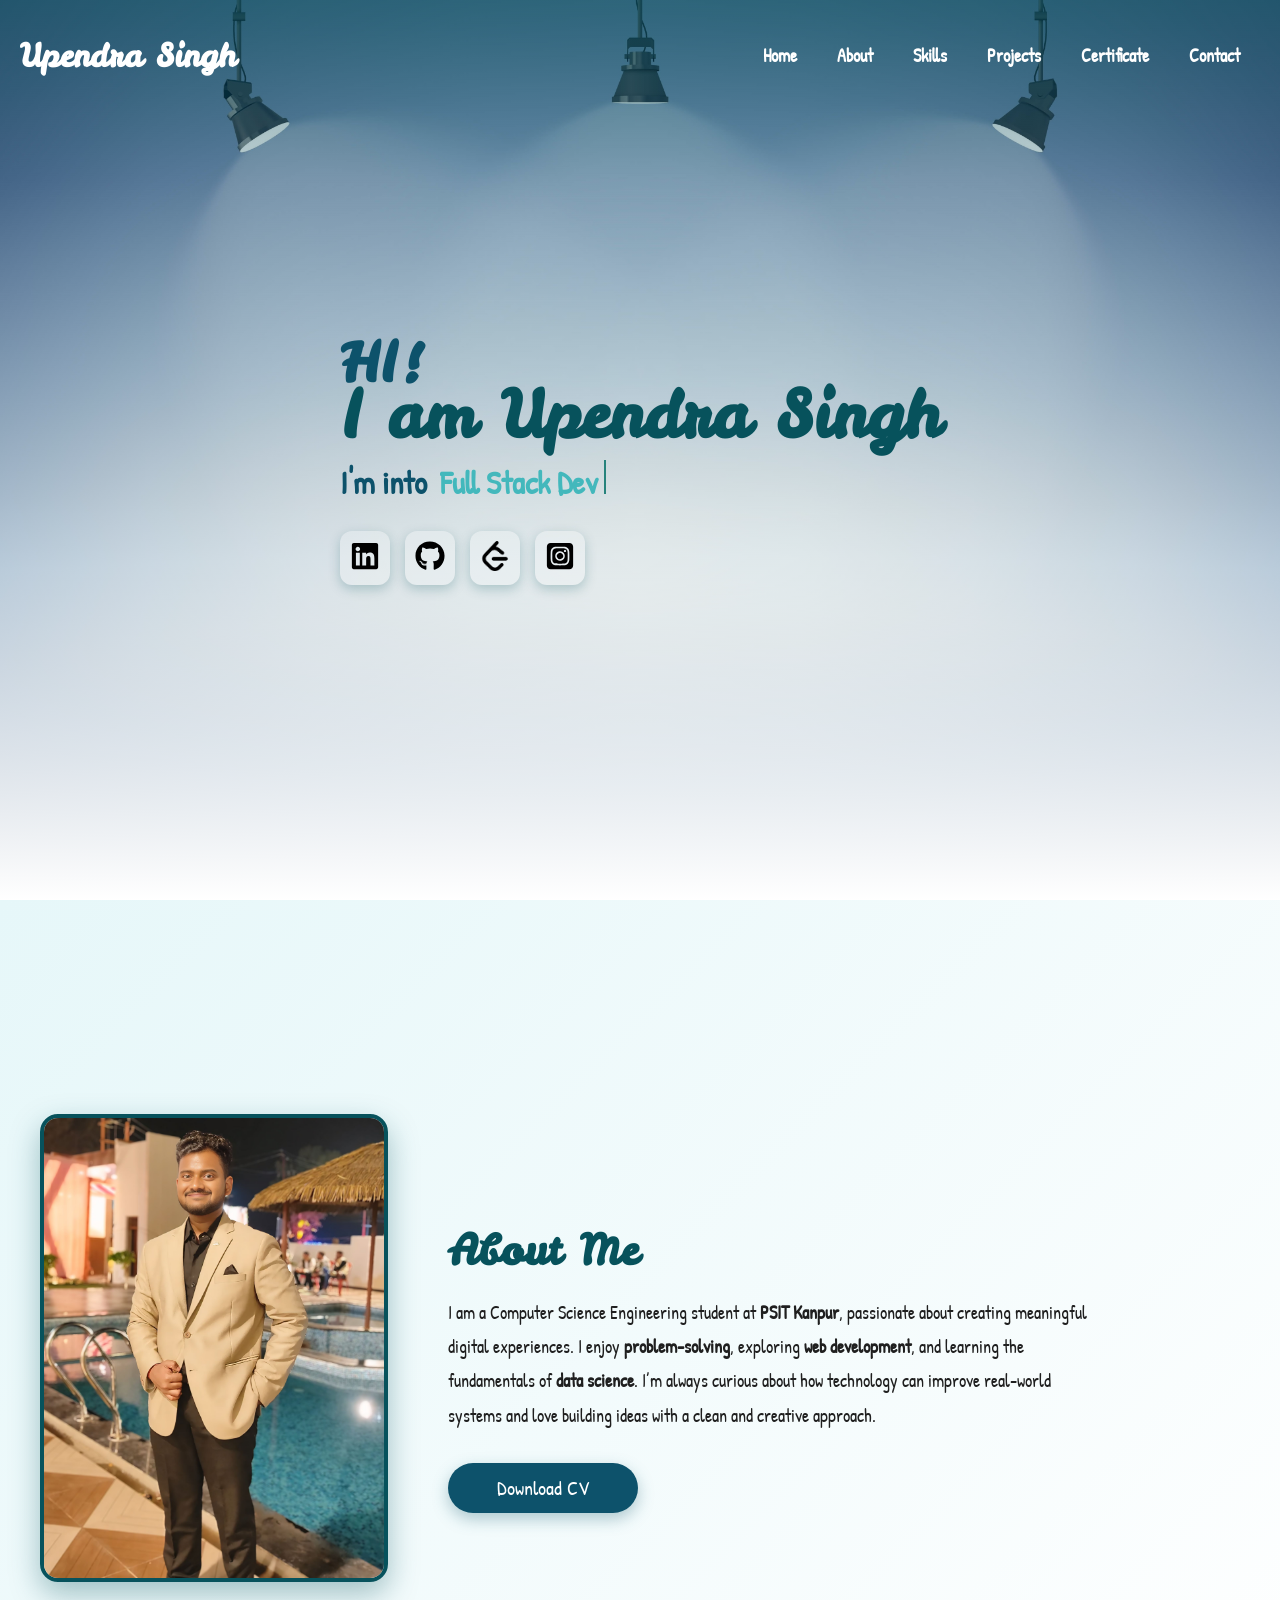
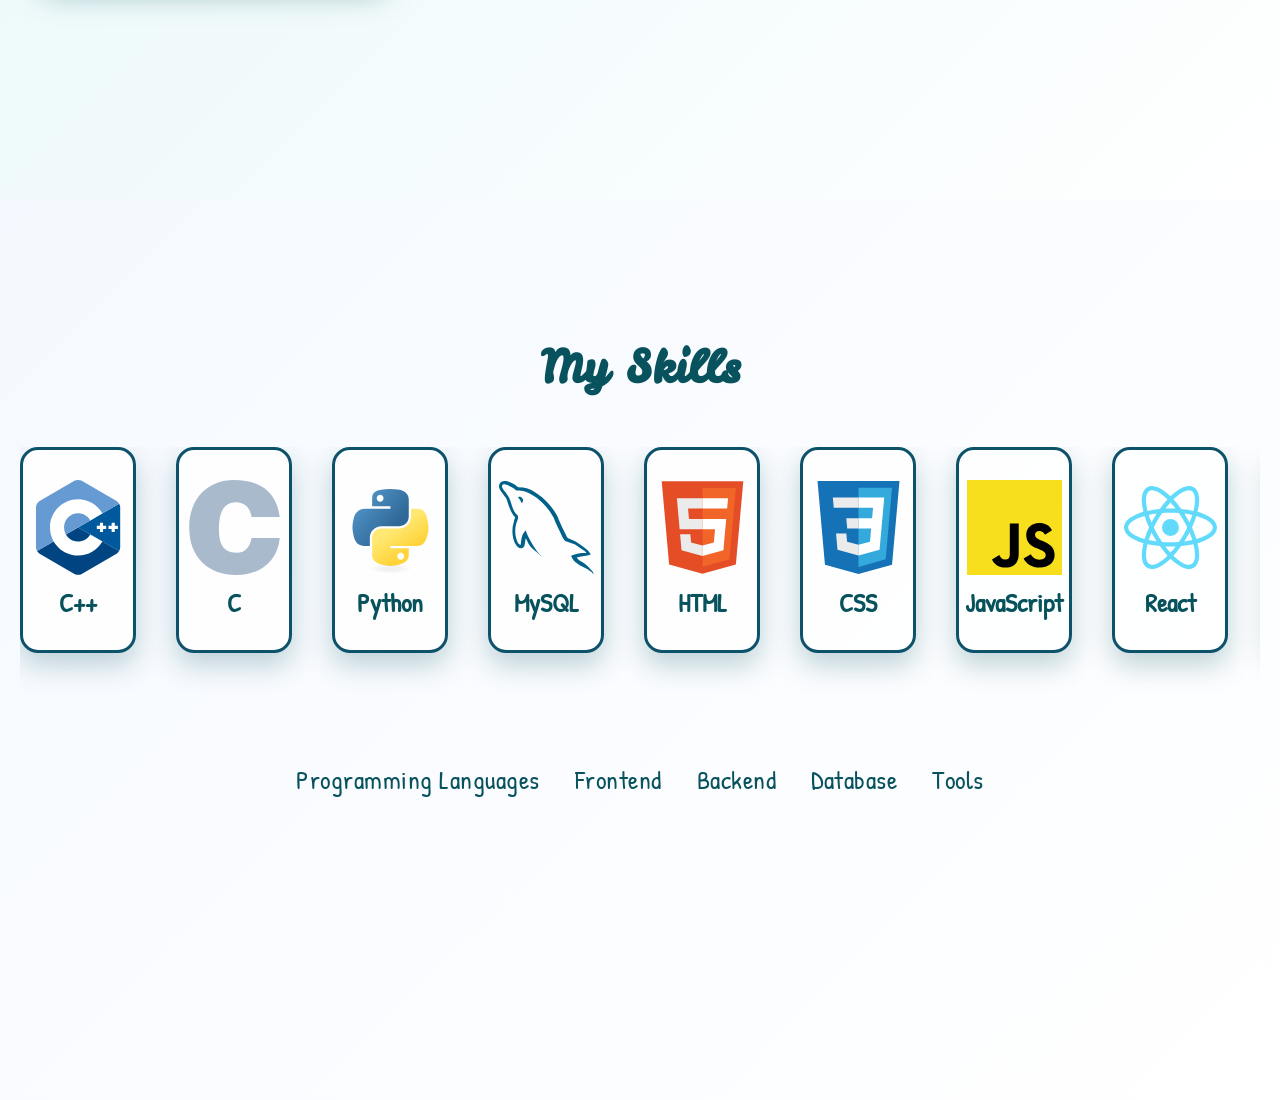
==== commit a2dc8f0f: "update my UI" ====
--- a/index.html
+++ b/index.html
@@ -74,15 +74,15 @@
         </div>
 
         <div class="text">
-            <p class="p1">Who Am I?</p>
+            <!-- <p class="p1">Who Am I?</p> -->
             <h2>About Me</h2>
 
-            <p class="p2">
-                I am a fourth-year student at Parul University, immersed in the world of Computer Science with a focus on Artificial Intelligence. 
-                I have gained hands-on experience in machine learning, deep learning, natural language processing (NLP), and computer vision. 
-                I love solving real-world problems and building impactful projects. 
-                My goal is to grow as a Data Scientist and MERN Stack Developer while exploring innovative technologies.
-            </p>
+         <p class="p2">
+             I am a Computer Science Engineering student at <b>PSIT Kanpur</b>, passionate about creating meaningful digital experiences. 
+             I enjoy <b>problem-solving</b>, exploring <b>web development</b>, and learning the fundamentals of <b>data science</b>.
+             I’m always curious about how technology can improve real-world systems and love building ideas with a clean and creative approach.
+        </p>
+
 
             <a href="images/My_Resume.pdf" target="_blank">
                 <button class="cv-btn">Download CV</button>
